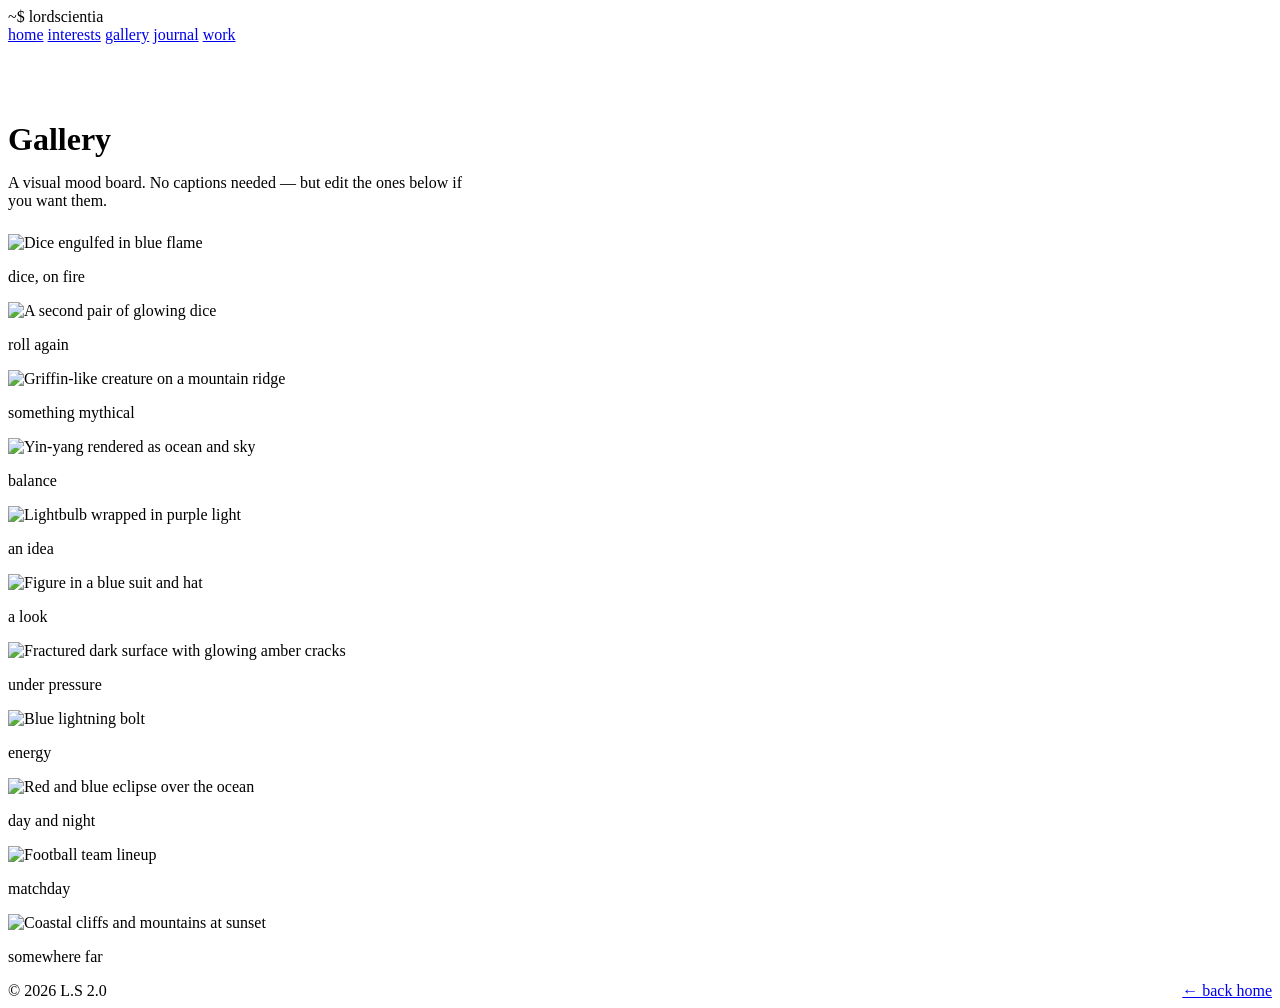
==== gallery.html @ 2ee75fb8 "Add files via upload" ====
<!DOCTYPE html>
<html lang="en">
<head>
<meta charset="UTF-8">
<meta name="viewport" content="width=device-width, initial-scale=1.0">
<title>Gallery — L.S 2.0</title>
<link href="https://fonts.googleapis.com/css2?family=IBM+Plex+Mono:wght@400;500;600&family=IBM+Plex+Sans:wght@400;500;600;700&display=swap" rel="stylesheet">
<link rel="stylesheet" href="css/style.css">
</head>
<body>

<nav class="nav">
  <div class="wrap">
    <div class="nav-brand"><span class="prompt">~$</span> lordscientia</div>
    <div class="nav-links">
      <a href="index.html">home</a>
      <a href="interests.html">interests</a>
      <a href="gallery.html" class="active">gallery</a>
      <a href="journal/index.html">journal</a>
      <a href="work.html">work</a>
    </div>
  </div>
</nav>

<header style="padding: 56px 0 8px;">
  <div class="wrap">
    <h1 style="margin-bottom:8px;">Gallery</h1>
    <p style="color:var(--text-dim); max-width:60ch;">A visual mood board. No captions needed — but edit the ones below if you want them.</p>
  </div>
</header>

<section>
  <div class="wrap">
    <div class="gallery-grid">
      <div><div class="gallery-item"><img src="assets/dice-fire-1.jpg" alt="Dice engulfed in blue flame"></div><p class="gallery-cap">dice, on fire</p></div>
      <div><div class="gallery-item"><img src="assets/dice-fire-2.jpg" alt="A second pair of glowing dice"></div><p class="gallery-cap">roll again</p></div>
      <div><div class="gallery-item"><img src="assets/griffin.jpg" alt="Griffin-like creature on a mountain ridge"></div><p class="gallery-cap">something mythical</p></div>
      <div><div class="gallery-item"><img src="assets/yin-yang.jpg" alt="Yin-yang rendered as ocean and sky"></div><p class="gallery-cap">balance</p></div>
      <div><div class="gallery-item"><img src="assets/lightbulb.jpg" alt="Lightbulb wrapped in purple light"></div><p class="gallery-cap">an idea</p></div>
      <div><div class="gallery-item"><img src="assets/style-portrait.jpg" alt="Figure in a blue suit and hat"></div><p class="gallery-cap">a look</p></div>
      <div><div class="gallery-item"><img src="assets/texture-fracture.jpg" alt="Fractured dark surface with glowing amber cracks"></div><p class="gallery-cap">under pressure</p></div>
      <div><div class="gallery-item"><img src="assets/texture-lightning.jpg" alt="Blue lightning bolt"></div><p class="gallery-cap">energy</p></div>
      <div><div class="gallery-item"><img src="assets/texture-eclipse.jpg" alt="Red and blue eclipse over the ocean"></div><p class="gallery-cap">day and night</p></div>
      <div><div class="gallery-item"><img src="assets/football-lineup.png" alt="Football team lineup"></div><p class="gallery-cap">matchday</p></div>
      <div><div class="gallery-item"><img src="assets/coastal.jpg" alt="Coastal cliffs and mountains at sunset"></div><p class="gallery-cap">somewhere far</p></div>
    </div>
  </div>
</section>

<footer>
  <div class="wrap" style="display:flex; justify-content:space-between; width:100%;">
    <span>© 2026 L.S 2.0</span>
    <a href="index.html">← back home</a>
  </div>
</footer>

</body>
</html>
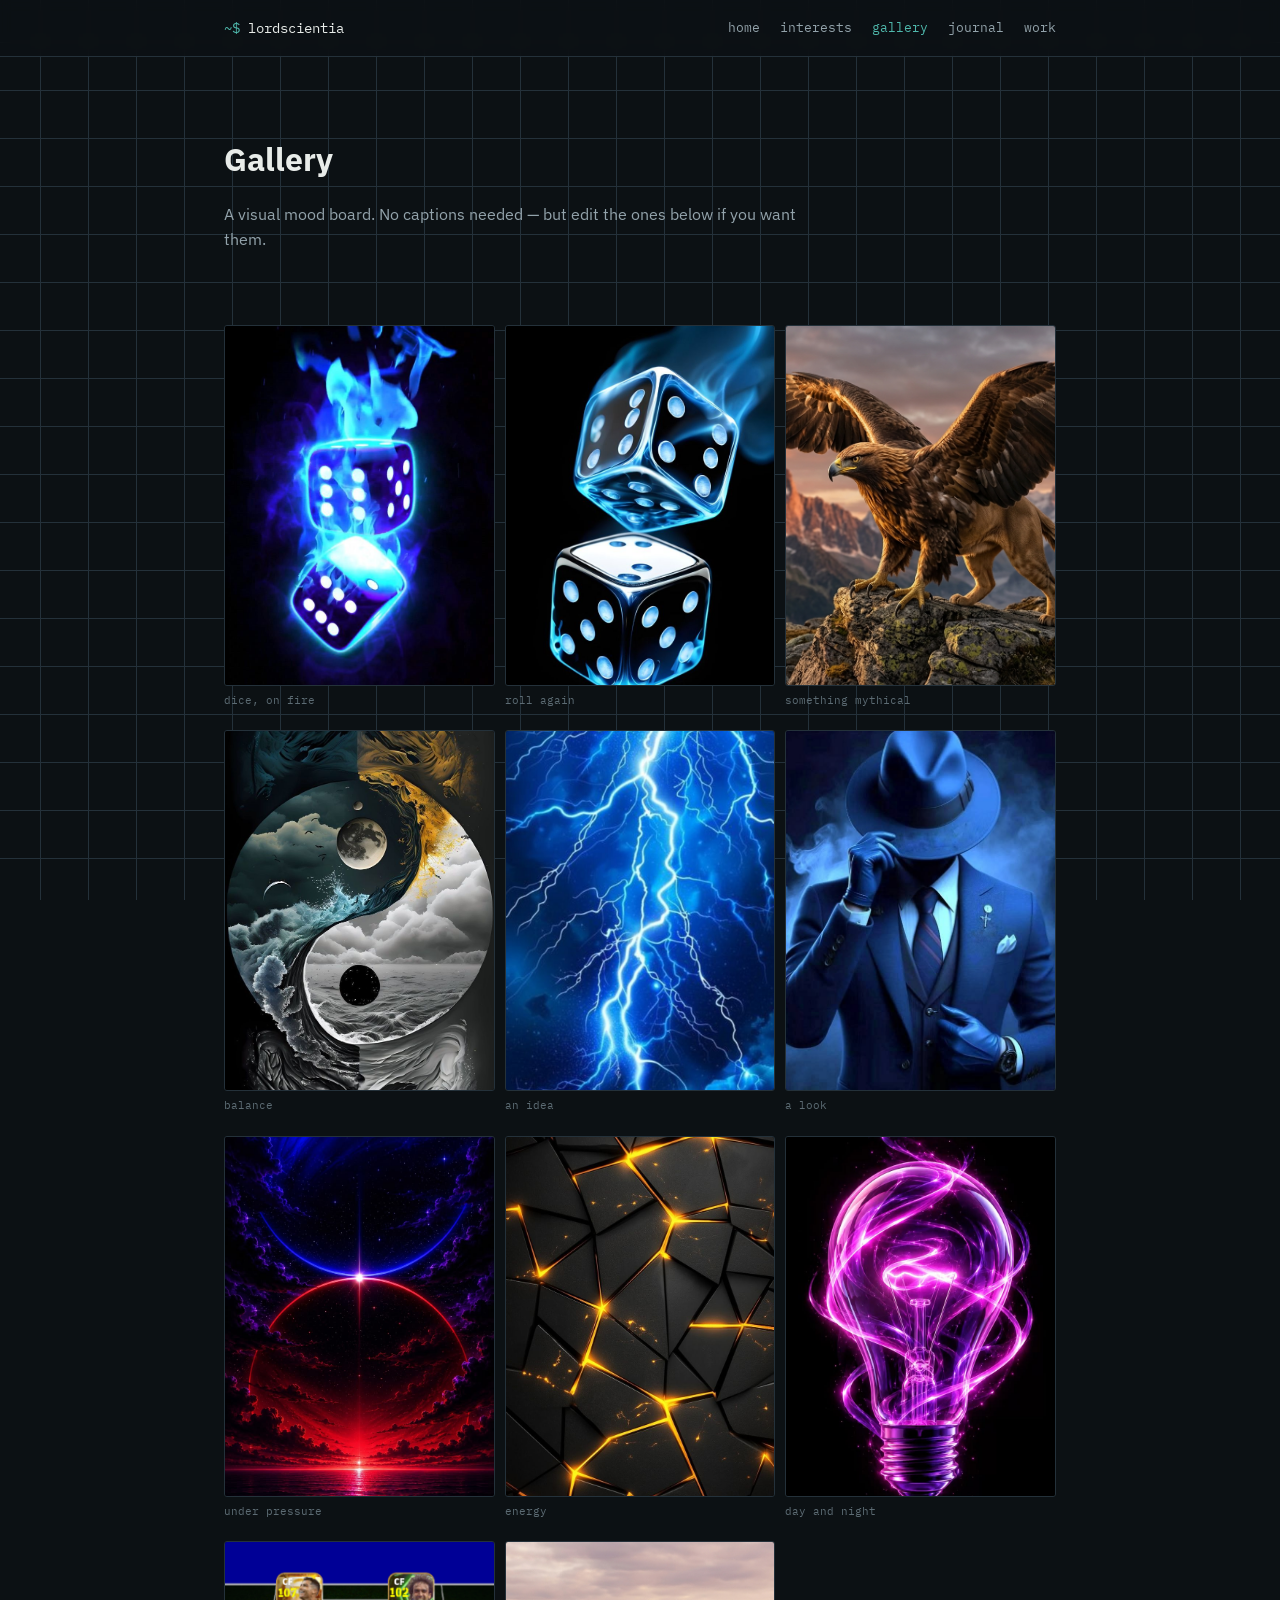
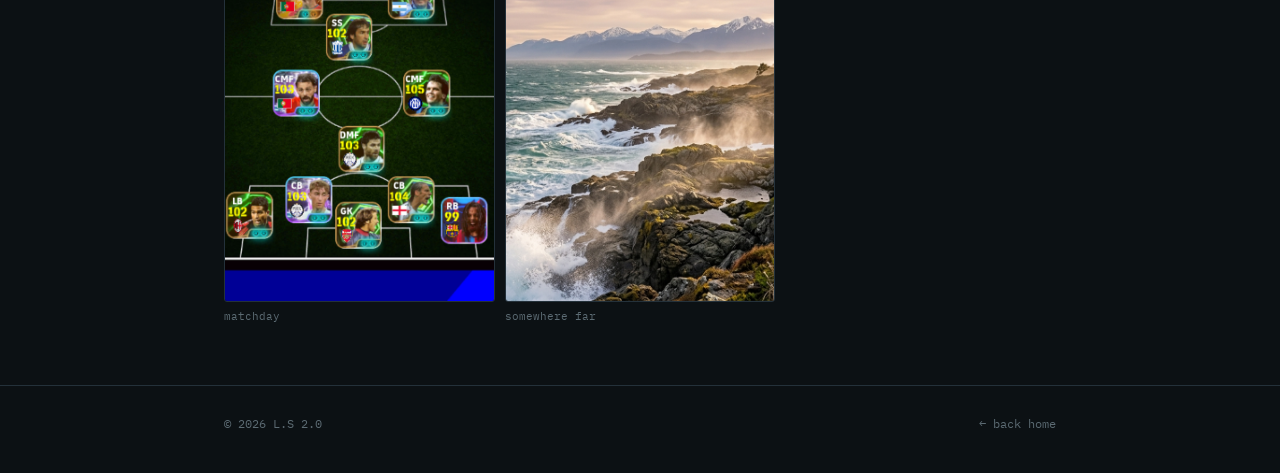
==== commit 30aa19cf: "Update gallery.html" ====
--- a/gallery.html
+++ b/gallery.html
@@ -5,7 +5,7 @@
 <meta name="viewport" content="width=device-width, initial-scale=1.0">
 <title>Gallery — L.S 2.0</title>
 <link href="https://fonts.googleapis.com/css2?family=IBM+Plex+Mono:wght@400;500;600&family=IBM+Plex+Sans:wght@400;500;600;700&display=swap" rel="stylesheet">
-<link rel="stylesheet" href="css/style.css">
+<link rel="stylesheet" href="style.css">
 </head>
 <body>
 
@@ -32,17 +32,17 @@
 <section>
   <div class="wrap">
     <div class="gallery-grid">
-      <div><div class="gallery-item"><img src="assets/dice-fire-1.jpg" alt="Dice engulfed in blue flame"></div><p class="gallery-cap">dice, on fire</p></div>
-      <div><div class="gallery-item"><img src="assets/dice-fire-2.jpg" alt="A second pair of glowing dice"></div><p class="gallery-cap">roll again</p></div>
-      <div><div class="gallery-item"><img src="assets/griffin.jpg" alt="Griffin-like creature on a mountain ridge"></div><p class="gallery-cap">something mythical</p></div>
-      <div><div class="gallery-item"><img src="assets/yin-yang.jpg" alt="Yin-yang rendered as ocean and sky"></div><p class="gallery-cap">balance</p></div>
-      <div><div class="gallery-item"><img src="assets/lightbulb.jpg" alt="Lightbulb wrapped in purple light"></div><p class="gallery-cap">an idea</p></div>
-      <div><div class="gallery-item"><img src="assets/style-portrait.jpg" alt="Figure in a blue suit and hat"></div><p class="gallery-cap">a look</p></div>
-      <div><div class="gallery-item"><img src="assets/texture-fracture.jpg" alt="Fractured dark surface with glowing amber cracks"></div><p class="gallery-cap">under pressure</p></div>
-      <div><div class="gallery-item"><img src="assets/texture-lightning.jpg" alt="Blue lightning bolt"></div><p class="gallery-cap">energy</p></div>
-      <div><div class="gallery-item"><img src="assets/texture-eclipse.jpg" alt="Red and blue eclipse over the ocean"></div><p class="gallery-cap">day and night</p></div>
-      <div><div class="gallery-item"><img src="assets/football-lineup.png" alt="Football team lineup"></div><p class="gallery-cap">matchday</p></div>
-      <div><div class="gallery-item"><img src="assets/coastal.jpg" alt="Coastal cliffs and mountains at sunset"></div><p class="gallery-cap">somewhere far</p></div>
+      <div><div class="gallery-item"><img src="dice-fire-1.jpg" alt="Dice engulfed in blue flame"></div><p class="gallery-cap">dice, on fire</p></div>
+      <div><div class="gallery-item"><img src="dice-fire-2.jpg" alt="A second pair of glowing dice"></div><p class="gallery-cap">roll again</p></div>
+      <div><div class="gallery-item"><img src="griffin.jpg" alt="Griffin-like creature on a mountain ridge"></div><p class="gallery-cap">something mythical</p></div>
+      <div><div class="gallery-item"><img src="yin-yang.jpg" alt="Yin-yang rendered as ocean and sky"></div><p class="gallery-cap">balance</p></div>
+      <div><div class="gallery-item"><img src="lightbulb.jpg" alt="Lightbulb wrapped in purple light"></div><p class="gallery-cap">an idea</p></div>
+      <div><div class="gallery-item"><img src="style-portrait.jpg" alt="Figure in a blue suit and hat"></div><p class="gallery-cap">a look</p></div>
+      <div><div class="gallery-item"><img src="texture-fracture.jpg" alt="Fractured dark surface with glowing amber cracks"></div><p class="gallery-cap">under pressure</p></div>
+      <div><div class="gallery-item"><img src="texture-lightning.jpg" alt="Blue lightning bolt"></div><p class="gallery-cap">energy</p></div>
+      <div><div class="gallery-item"><img src="texture-eclipse.jpg" alt="Red and blue eclipse over the ocean"></div><p class="gallery-cap">day and night</p></div>
+      <div><div class="gallery-item"><img src="football-lineup.png" alt="Football team lineup"></div><p class="gallery-cap">matchday</p></div>
+      <div><div class="gallery-item"><img src="coastal.jpg" alt="Coastal cliffs and mountains at sunset"></div><p class="gallery-cap">somewhere far</p></div>
     </div>
   </div>
 </section>
--- a/style.css
+++ b/style.css
@@ -0,0 +1,323 @@
+/* ===== Tokens ===== */
+:root {
+  --bg: #0c1114;
+  --bg-panel: #12191d;
+  --bg-panel-raised: #172029;
+  --line: #24313a;
+  --text: #e8ece9;
+  --text-dim: #93a3ab;
+  --text-faint: #5c6b73;
+  --accent: #4fb8ac;
+  --accent-dim: #326a63;
+  --warn: #e2a53c;
+  --danger: #e2574c;
+
+  --font-mono: "IBM Plex Mono", ui-monospace, SFMono-Regular, Menlo, monospace;
+  --font-sans: "IBM Plex Sans", -apple-system, BlinkMacSystemFont, sans-serif;
+
+  --max-w: 880px;
+  --radius: 3px;
+}
+
+* { box-sizing: border-box; }
+html { scroll-behavior: smooth; }
+
+body {
+  margin: 0;
+  background: var(--bg);
+  background-image:
+    linear-gradient(var(--line) 1px, transparent 1px),
+    linear-gradient(90deg, var(--line) 1px, transparent 1px);
+  background-size: 48px 48px;
+  background-attachment: fixed;
+  background-position: center;
+  color: var(--text);
+  font-family: var(--font-sans);
+  line-height: 1.6;
+  -webkit-font-smoothing: antialiased;
+}
+
+a { color: var(--accent); text-decoration: none; }
+a:hover { text-decoration: underline; }
+a:focus-visible, button:focus-visible {
+  outline: 2px solid var(--accent);
+  outline-offset: 2px;
+}
+
+::selection { background: var(--accent-dim); color: var(--text); }
+
+.wrap {
+  max-width: var(--max-w);
+  margin: 0 auto;
+  padding: 0 24px;
+}
+
+/* ===== Nav ===== */
+.nav {
+  border-bottom: 1px solid var(--line);
+  background: rgba(12, 17, 20, 0.85);
+  backdrop-filter: blur(6px);
+  position: sticky;
+  top: 0;
+  z-index: 10;
+}
+.nav .wrap {
+  display: flex;
+  align-items: center;
+  justify-content: space-between;
+  height: 56px;
+}
+.nav-brand {
+  font-family: var(--font-mono);
+  font-size: 14px;
+  color: var(--text);
+}
+.nav-brand .prompt { color: var(--accent); }
+.nav-links {
+  display: flex;
+  gap: 20px;
+  font-family: var(--font-mono);
+  font-size: 13px;
+}
+.nav-links a { color: var(--text-dim); }
+.nav-links a:hover, .nav-links a.active { color: var(--accent); }
+
+/* ===== Eyebrow / log tags ===== */
+.tag {
+  display: inline-block;
+  font-family: var(--font-mono);
+  font-size: 11px;
+  letter-spacing: 0.06em;
+  padding: 2px 7px;
+  border-radius: var(--radius);
+  border: 1px solid var(--line);
+  color: var(--text-dim);
+}
+.tag-ok { color: var(--accent); border-color: var(--accent-dim); }
+.tag-info { color: var(--warn); border-color: #4a3d20; }
+
+/* ===== Hero / terminal ===== */
+.hero { padding: 72px 0 48px; }
+.terminal {
+  background: var(--bg-panel);
+  border: 1px solid var(--line);
+  border-radius: var(--radius);
+  overflow: hidden;
+  box-shadow: 0 20px 60px -20px rgba(0,0,0,0.6);
+}
+.terminal-bar {
+  display: flex;
+  align-items: center;
+  gap: 6px;
+  padding: 9px 12px;
+  border-bottom: 1px solid var(--line);
+  background: var(--bg-panel-raised);
+}
+.dot { width: 9px; height: 9px; border-radius: 50%; background: #384750; }
+.terminal-title {
+  margin-left: 8px;
+  font-family: var(--font-mono);
+  font-size: 12px;
+  color: var(--text-faint);
+}
+.terminal-body {
+  padding: 20px 22px 26px;
+  font-family: var(--font-mono);
+  font-size: 13.5px;
+  min-height: 168px;
+}
+.terminal-body .line { margin: 0 0 4px; white-space: pre-wrap; }
+.terminal-body .prompt-line { color: var(--text-dim); }
+.terminal-body .prompt { color: var(--accent); }
+.terminal-body .ok { color: var(--accent); }
+.terminal-body .info { color: var(--warn); }
+.cursor {
+  display: inline-block;
+  width: 7px;
+  height: 14px;
+  background: var(--accent);
+  vertical-align: -2px;
+  animation: blink 1s step-end infinite;
+}
+@keyframes blink { 50% { opacity: 0; } }
+
+.hero-sub {
+  margin-top: 22px;
+  color: var(--text-dim);
+  font-size: 16px;
+  max-width: 60ch;
+}
+
+/* ===== Sections ===== */
+section { padding: 48px 0; }
+section + section { border-top: 1px solid var(--line); }
+h2.section-title {
+  font-family: var(--font-mono);
+  font-size: 13px;
+  letter-spacing: 0.08em;
+  text-transform: uppercase;
+  color: var(--text-faint);
+  margin: 0 0 20px;
+}
+h2.section-title::before { content: "// "; color: var(--accent-dim); }
+
+/* ===== Cards ===== */
+.card-grid { display: grid; gap: 16px; grid-template-columns: 1fr; }
+@media (min-width: 640px) { .card-grid { grid-template-columns: 1fr 1fr; } }
+
+.card {
+  background: var(--bg-panel);
+  border: 1px solid var(--line);
+  border-radius: var(--radius);
+  padding: 18px 20px;
+  transition: border-color 0.15s ease, transform 0.15s ease;
+}
+.card:hover { border-color: var(--accent-dim); transform: translateY(-1px); }
+.card h3 {
+  margin: 0 0 6px;
+  font-size: 16px;
+  font-family: var(--font-sans);
+  font-weight: 600;
+}
+.card p { margin: 0 0 12px; color: var(--text-dim); font-size: 14px; }
+.card-links { display: flex; gap: 14px; font-family: var(--font-mono); font-size: 12.5px; }
+.card-status { font-family: var(--font-mono); font-size: 11px; color: var(--text-faint); margin-top: 10px; }
+
+/* ===== Post list ===== */
+.post-row {
+  display: flex;
+  justify-content: space-between;
+  gap: 16px;
+  padding: 14px 0;
+  border-bottom: 1px solid var(--line);
+}
+.post-row:last-child { border-bottom: none; }
+.post-row a { color: var(--text); font-size: 15px; }
+.post-row a:hover { color: var(--accent); }
+.post-date { font-family: var(--font-mono); font-size: 12px; color: var(--text-faint); white-space: nowrap; }
+
+/* ===== Post page ===== */
+.post-meta { font-family: var(--font-mono); font-size: 12px; color: var(--text-faint); margin-bottom: 8px; }
+.post-title { font-size: 28px; margin: 0 0 24px; }
+.post-body p { color: var(--text-dim); margin-bottom: 16px; }
+.post-body h2 { font-size: 18px; margin-top: 32px; }
+.post-body code {
+  font-family: var(--font-mono);
+  background: var(--bg-panel);
+  border: 1px solid var(--line);
+  border-radius: 3px;
+  padding: 1px 5px;
+  font-size: 0.9em;
+  color: var(--accent);
+}
+.post-body pre {
+  background: var(--bg-panel);
+  border: 1px solid var(--line);
+  border-radius: var(--radius);
+  padding: 14px 16px;
+  overflow-x: auto;
+  font-family: var(--font-mono);
+  font-size: 13px;
+}
+
+/* ===== Footer ===== */
+footer {
+  border-top: 1px solid var(--line);
+  padding: 28px 0 40px;
+  font-family: var(--font-mono);
+  font-size: 12px;
+  color: var(--text-faint);
+  display: flex;
+  justify-content: space-between;
+  flex-wrap: wrap;
+  gap: 8px;
+}
+footer a { color: var(--text-faint); }
+footer a:hover { color: var(--accent); }
+
+/* ===== Atmospheric section backgrounds ===== */
+/* Each uses a fixed background image with a dark scrim so text stays readable,
+   and ties a texture to what that section is about. */
+.bg-atmo {
+  position: relative;
+  background-size: cover;
+  background-position: center;
+  background-attachment: scroll;
+  isolation: isolate;
+}
+.bg-atmo::before {
+  content: "";
+  position: absolute;
+  inset: 0;
+  z-index: -1;
+  background:
+    linear-gradient(180deg, rgba(12,17,20,0.94) 0%, rgba(12,17,20,0.88) 40%, rgba(12,17,20,0.96) 100%);
+}
+/* Paths are relative to css/style.css, so they resolve the same from any page that links this file. */
+.bg-lightning { background-image: url("../assets/texture-lightning.jpg"); }
+.bg-fracture  { background-image: url("../assets/texture-fracture.jpg"); }
+.bg-eclipse   { background-image: url("../assets/texture-eclipse.jpg"); }
+
+/* ===== Interest cards ===== */
+.interest-grid {
+  display: grid;
+  gap: 16px;
+  grid-template-columns: 1fr;
+}
+@media (min-width: 640px) { .interest-grid { grid-template-columns: 1fr 1fr; } }
+
+.interest-card {
+  position: relative;
+  border-radius: var(--radius);
+  overflow: hidden;
+  border: 1px solid var(--line);
+  min-height: 200px;
+  display: flex;
+  align-items: flex-end;
+  background-size: cover;
+  background-position: center;
+}
+.interest-card::before {
+  content: "";
+  position: absolute;
+  inset: 0;
+  background: linear-gradient(0deg, rgba(9,13,15,0.92) 0%, rgba(9,13,15,0.35) 55%, rgba(9,13,15,0.15) 100%);
+}
+.interest-card:hover::before { background: linear-gradient(0deg, rgba(9,13,15,0.85) 0%, rgba(9,13,15,0.25) 55%, rgba(9,13,15,0.1) 100%); }
+.interest-body { position: relative; padding: 16px 18px; }
+.interest-body h3 { margin: 0 0 4px; font-size: 16px; }
+.interest-body p { margin: 0; font-size: 13px; color: var(--text-dim); }
+
+/* ===== Gallery ===== */
+.gallery-grid {
+  display: grid;
+  gap: 10px;
+  grid-template-columns: repeat(2, 1fr);
+}
+@media (min-width: 640px) { .gallery-grid { grid-template-columns: repeat(3, 1fr); } }
+.gallery-item {
+  border-radius: var(--radius);
+  overflow: hidden;
+  border: 1px solid var(--line);
+  aspect-ratio: 3 / 4;
+}
+.gallery-item img {
+  width: 100%;
+  height: 100%;
+  object-fit: cover;
+  display: block;
+  transition: transform 0.2s ease;
+}
+.gallery-item:hover img { transform: scale(1.04); }
+.gallery-cap {
+  font-family: var(--font-mono);
+  font-size: 11px;
+  color: var(--text-faint);
+  margin-top: 6px;
+}
+
+/* Reduced motion */
+@media (prefers-reduced-motion: reduce) {
+  .cursor { animation: none; }
+  html { scroll-behavior: auto; }
+}
